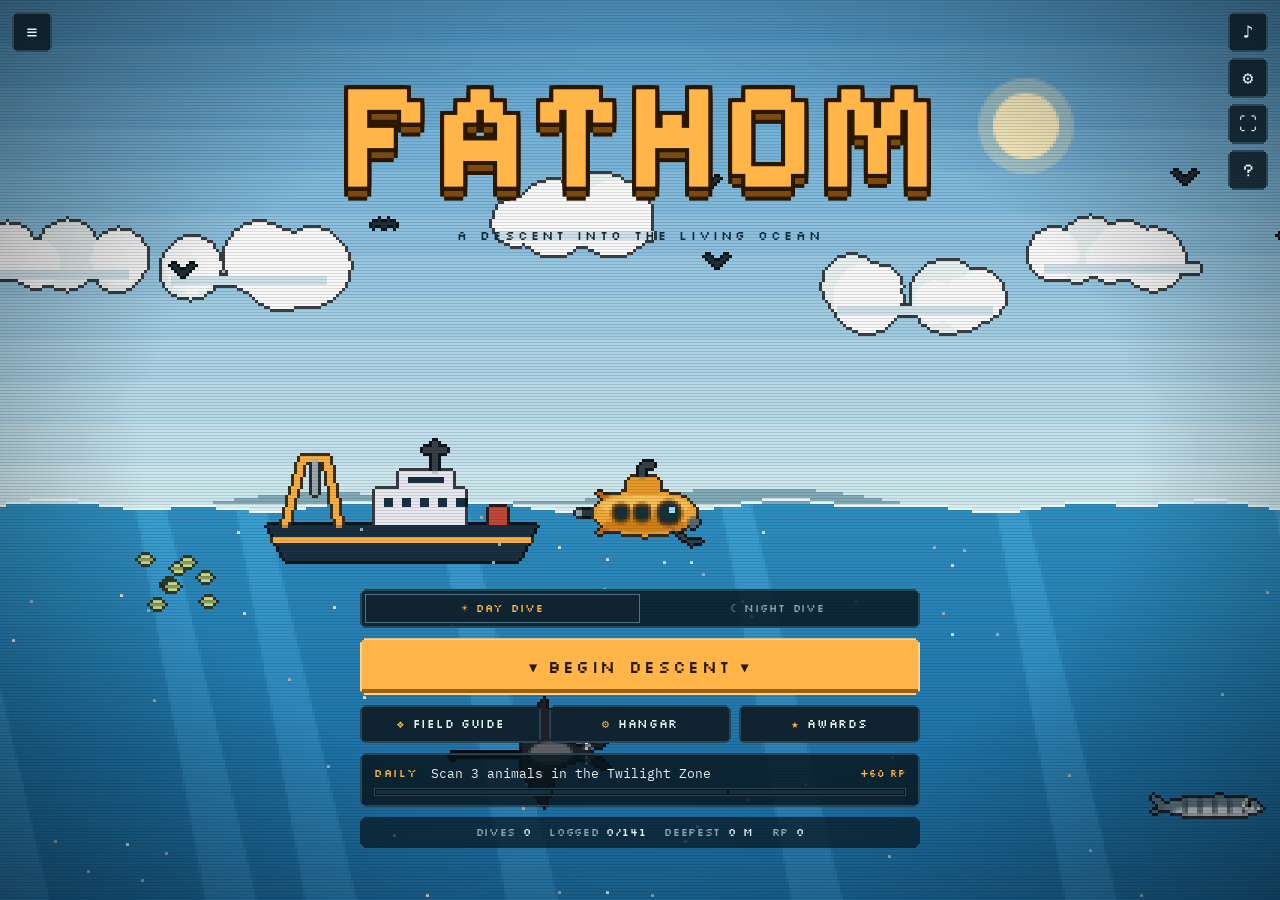
==== index.html @ 165bd82a "Speed up rendering - Draw darkness as a dithered mask canvas instead of reading the   main canvas ba" ====
<!doctype html>
<html lang="en">
<head>
<meta charset="utf-8">
<meta name="viewport" content="width=device-width, initial-scale=1, viewport-fit=cover, user-scalable=no">
<title>Fathom</title>
<meta name="description" content="Pilot a submarine from sunlit water to the bottom of the Mariana Trench and log 141 real ocean species.">
<meta name="theme-color" content="#07131a">
<link rel="preconnect" href="https://fonts.googleapis.com">
<link rel="preconnect" href="https://fonts.gstatic.com" crossorigin>
<link rel="stylesheet" href="https://fonts.googleapis.com/css2?family=Pixelify+Sans:wght@500;700&family=Silkscreen&family=IBM+Plex+Mono:ital,wght@0,400;0,500;0,600;1,400&display=swap">
<link rel="stylesheet" href="css/style.css">
</head>
<body>
<div id="stage">
  <canvas id="view" aria-hidden="true"></canvas>
  <canvas id="fx" aria-hidden="true"></canvas>
  <div id="crt" aria-hidden="true"></div>
  <div id="fps" hidden></div>

  <!-- ================= TITLE SCREEN ================= -->
  <section id="title" class="screen" aria-label="Main menu">
    <header class="title-block">
      <h1 class="logo" aria-label="Fathom"><span>F</span><span>A</span><span>T</span><span>H</span><span>O</span><span>M</span></h1>
      <p class="tagline">A descent into the living ocean</p>
    </header>
    <div class="dock">
      <div class="seg" role="radiogroup" aria-label="Time of day">
        <button class="seg-b" role="radio" aria-checked="true" data-night="0" type="button">☀ Day dive</button>
        <button class="seg-b" role="radio" aria-checked="false" data-night="1" type="button">☾ Night dive</button>
      </div>
      <button class="btn primary big" id="btnDive" type="button"><span class="tri">▼</span> Begin descent <span class="tri">▼</span></button>
      <div class="menu-row">
        <button class="btn" data-open="guide" type="button"><i class="ico">❖</i>Field guide</button>
        <button class="btn" data-open="hangar" type="button"><i class="ico">⚙</i>Hangar</button>
        <button class="btn" data-open="achievements" type="button"><i class="ico">★</i>Awards</button>
      </div>
      <aside class="daily" id="dailyCard" aria-label="Daily expedition"></aside>
      <div class="statline" id="statline"></div>
    </div>
  </section>

  <!-- corner controls -->
  <nav class="corner left" aria-label="Menu">
    <button class="icon-btn" id="btnMenu" type="button" aria-label="Open menu" title="Menu (Esc)">≡</button>
  </nav>
  <nav class="corner right" id="cornerRight" aria-label="Quick settings">
    <button class="icon-btn" id="btnSound" type="button" aria-label="Mute sound" title="Sound (M)">♪</button>
    <button class="icon-btn" data-open="settings" type="button" aria-label="Settings" title="Settings">⚙</button>
    <button class="icon-btn" id="btnFull" type="button" aria-label="Fullscreen" title="Fullscreen">⛶</button>
    <button class="icon-btn" data-open="help" type="button" aria-label="How to play" title="How to play">?</button>
  </nav>

  <!-- ================= HUD ================= -->
  <div id="hud" hidden>
    <div class="hud-depth panel">
      <div class="dval"><span id="hDepth">0</span><small>m</small></div>
      <div class="dzone" id="hZone">Sunlight Zone</div>
      <dl class="readouts">
        <dt>Pressure</dt><dd id="hPress">1.0 atm</dd>
        <dt>Water</dt><dd id="hTemp">24.0 °C</dd>
        <dt>Sunlight</dt><dd id="hSun">100%</dd>
      </dl>
    </div>
    <div class="hud-top-right">
      <div class="pill" id="hLogged">0 / 141</div>
      <button class="icon-btn" id="btnPause" type="button" aria-label="Pause" title="Pause (Esc)">❚❚</button>
    </div>
    <div class="gauge" aria-hidden="true"><div class="gauge-zones" id="gaugeZones"></div><i class="g-hull" id="gHull"></i><i class="g-max" id="gMax"></i><i class="g-now" id="gNow"></i></div>
    <div class="hud-bars panel">
      <div class="bar-row"><span>Battery</span><div class="seg-bar" id="bBattery"></div></div>
      <div class="bar-row"><span>Hull</span><div class="seg-bar" id="bHull"></div></div>
      <div class="bar-row lightrow"><span>Lights</span><b id="hLights">OFF</b><span class="key">L</span></div>
    </div>
    <div class="hud-radar">
      <canvas id="radar" width="110" height="110"></canvas>
      <button class="chip" id="btnPing" type="button">Ping <span class="key">Space</span></button>
    </div>
    <div class="hint" id="hint" hidden></div>
  </div>

  <div class="banner" id="banner" aria-live="polite"><div class="bz" id="bzName"></div><div class="br" id="bzRange"></div><p id="bzText"></p></div>
  <div class="toasts" id="toasts" aria-live="polite"></div>
  <div class="disc panel" id="disc" aria-live="polite">
    <div class="disc-head" id="discHead">New species logged</div>
    <div class="disc-body">
      <canvas id="discArt" width="120" height="90"></canvas>
      <div class="disc-text"><h3 id="discName"></h3><i id="discSci"></i><span class="rar" id="discRar"></span></div>
    </div>
    <p id="discFact"></p>
    <div class="disc-foot" id="discFoot"></div>
  </div>
  <div class="award" id="award" aria-live="polite"></div>

  <!-- touch controls -->
  <div id="touch" hidden>
    <div class="stick" id="stick"><div class="knob" id="knob"></div></div>
    <div class="tbtns"><button id="tBoost" type="button">Boost</button><button id="tLights" type="button">Light</button><button id="tPing" type="button">Ping</button></div>
  </div>

  <!-- ================= MODALS ================= -->
  <div class="modal" id="m-menu" hidden><div class="panel sheet narrow" role="dialog" aria-modal="true" aria-labelledby="mmT">
    <header><div><div class="kicker">Fathom</div><h2 id="mmT">Menu</h2></div><button class="x" data-close type="button" aria-label="Close">✕</button></header>
    <div class="tiles" id="menuTiles">
      <button class="tile hot" id="mResume" type="button"><b>▶</b>Resume dive</button>
      <button class="tile" id="mDive" type="button"><b>▼</b>Begin descent</button>
      <button class="tile" data-open="guide" type="button"><b>❖</b>Field guide</button>
      <button class="tile" data-open="hangar" type="button"><b>⚙</b>Hangar</button>
      <button class="tile" data-open="achievements" type="button"><b>★</b>Awards</button>
      <button class="tile" data-open="settings" type="button"><b>☰</b>Settings</button>
      <button class="tile" data-open="help" type="button"><b>?</b>How to play</button>
      <button class="tile" data-open="about" type="button"><b>i</b>Sources</button>
    </div>
    <button class="btn wide danger" id="mEnd" type="button">Surface and end dive</button>
  </div></div>

  <div class="modal" id="m-guide" hidden><div class="panel sheet wide" role="dialog" aria-modal="true" aria-labelledby="gT">
    <header><div><div class="kicker" id="gKicker">Field guide</div><h2 id="gT">Ocean field guide</h2></div>
      <div class="tabs" role="tablist"><button role="tab" class="tab" aria-selected="true" data-gtab="guide" type="button">Species</button><button role="tab" class="tab" aria-selected="false" data-gtab="register" type="button">World register</button></div>
      <button class="x" data-close type="button" aria-label="Close">✕</button></header>
    <div class="guide" id="guidePane">
      <div class="g-list">
        <div class="filters">
          <input id="gSearch" type="search" placeholder="Search species" autocomplete="off" aria-label="Search species">
          <select id="gStatus" aria-label="Status"><option value="all">All</option><option value="logged">Logged</option><option value="missing">Not found</option></select>
          <select id="gGroup" aria-label="Group"><option value="">All groups</option></select>
        </div>
        <div class="zchips" id="gZones"></div>
        <div class="g-grid" id="gGrid"></div>
      </div>
      <article class="g-detail" id="gDetail"></article>
    </div>
    <div class="register" id="registerPane" hidden>
      <form class="reg-form" id="regForm"><input id="regQ" type="search" placeholder="Any marine species, e.g. 'leopard seal' or 'Octopus'" aria-label="Search the World Register of Marine Species"><button class="btn primary" type="submit">Search</button></form>
      <p class="muted small">Searches the World Register of Marine Species (240,000+ species), then pulls a summary from Wikipedia and sighting records from OBIS. Needs an internet connection.</p>
      <div class="reg-wrap"><div class="reg-results" id="regResults"></div><article class="g-detail" id="regDetail"></article></div>
    </div>
  </div></div>

  <div class="modal" id="m-hangar" hidden><div class="panel sheet" role="dialog" aria-modal="true" aria-labelledby="hT">
    <header><div><div class="kicker">Research vessel</div><h2 id="hT">Hangar</h2></div><div class="rp-pill" id="hangarRP"></div><button class="x" data-close type="button" aria-label="Close">✕</button></header>
    <p class="muted">Earn research points (RP) by logging species, studying them, finding landmarks and answering debrief questions. Spend them here.</p>
    <div class="upgrades" id="upgrades"></div>
  </div></div>

  <div class="modal" id="m-achievements" hidden><div class="panel sheet" role="dialog" aria-modal="true" aria-labelledby="aT">
    <header><div><div class="kicker" id="aKicker"></div><h2 id="aT">Awards</h2></div><button class="x" data-close type="button" aria-label="Close">✕</button></header>
    <div class="achs" id="achs"></div>
  </div></div>

  <div class="modal" id="m-settings" hidden><div class="panel sheet narrow" role="dialog" aria-modal="true" aria-labelledby="sT">
    <header><div><div class="kicker">Fathom</div><h2 id="sT">Settings</h2></div><button class="x" data-close type="button" aria-label="Close">✕</button></header>
    <div class="settings" id="settingsBody"></div>
  </div></div>

  <div class="modal" id="m-help" hidden><div class="panel sheet narrow" role="dialog" aria-modal="true" aria-labelledby="helpT">
    <header><div><div class="kicker">Dive briefing</div><h2 id="helpT">How to play</h2></div><button class="x" data-close type="button" aria-label="Close">✕</button></header>
    <div class="help">
      <ol class="steps">
        <li><b>Dive.</b> Steer the sub down through five real ocean zones. Rise back to the surface to end a dive.</li>
        <li><b>Find life.</b> Animals hide in the dark. Your headlights switch on as sunlight fades. Aim them with the mouse.</li>
        <li><b>Scan.</b> Hold still near a lit animal until the ring fills. Fast movement scares small animals away.</li>
        <li><b>Study.</b> Scan a logged species on 3 different dives to study it for bonus points.</li>
        <li><b>Upgrade.</b> Spend research points in the hangar. A stronger hull unlocks deeper zones.</li>
      </ol>
      <table class="keys">
        <tr><td><kbd>W</kbd><kbd>A</kbd><kbd>S</kbd><kbd>D</kbd> / arrows</td><td>Steer</td></tr>
        <tr><td><kbd>Shift</kbd></td><td>Boost (uses battery)</td></tr>
        <tr><td><kbd>Space</kbd></td><td>Sonar ping</td></tr>
        <tr><td><kbd>L</kbd></td><td>Headlights on or off</td></tr>
        <tr><td>Mouse</td><td>Aim the headlights</td></tr>
        <tr><td><kbd>J</kbd></td><td>Field guide</td></tr>
        <tr><td><kbd>M</kbd></td><td>Mute</td></tr>
        <tr><td><kbd>Esc</kbd></td><td>Pause and menu</td></tr>
        <tr><td>Gamepad</td><td>Stick to steer, A ping, X lights, RT boost</td></tr>
        <tr><td>Touch</td><td>Joystick to steer, buttons for boost, lights and ping</td></tr>
      </table>
    </div>
  </div></div>

  <div class="modal" id="m-about" hidden><div class="panel sheet narrow" role="dialog" aria-modal="true" aria-labelledby="abT">
    <header><div><div class="kicker">Credits</div><h2 id="abT">Sources</h2></div><button class="x" data-close type="button" aria-label="Close">✕</button></header>
    <div class="about">
      <p>Every animal in Fathom is a real species. Names, depths and short facts were written for the game and checked against these sources. Field guide summaries and photos come from Wikipedia.</p>
      <ul class="links">
        <li><a href="https://www.marinespecies.org/" target="_blank" rel="noopener">World Register of Marine Species (WoRMS)</a><span>Accepted names and classification · CC BY 4.0</span></li>
        <li><a href="https://obis.org/" target="_blank" rel="noopener">Ocean Biodiversity Information System (OBIS)</a><span>Sighting records and the depths they were recorded at</span></li>
        <li><a href="https://en.wikipedia.org/" target="_blank" rel="noopener">Wikipedia</a><span>Summaries and photos · CC BY-SA 4.0</span></li>
        <li><a href="https://oceanexplorer.noaa.gov/" target="_blank" rel="noopener">NOAA Ocean Exploration</a><span>Ocean zones, light and pressure</span></li>
        <li><a href="https://www.mbari.org/" target="_blank" rel="noopener">MBARI</a><span>Deep-sea animal research</span></li>
      </ul>
      <p class="muted small">Design notes: <a href="docs/blueprint.html">the original Fathom blueprint</a>. Sound is synthesised in the browser. Progress is saved only on this device.</p>
    </div>
  </div></div>

  <div class="modal" id="m-debrief" hidden><div class="panel sheet" role="dialog" aria-modal="true" aria-labelledby="dT">
    <header><div><div class="kicker" id="dKicker">Dive report</div><h2 id="dT">Back on the surface</h2></div></header>
    <div class="debrief" id="debriefBody"></div>
    <div class="row-btns"><button class="btn primary" id="dAgain" type="button">▼ Dive again</button><button class="btn" data-open="guide" type="button">Field guide</button><button class="btn" data-open="hangar" type="button">Hangar</button><button class="btn" id="dMenu" type="button">Main menu</button></div>
  </div></div>
</div>

<script src="js/data/species.js"></script>
<script src="js/core.js"></script>
<script src="js/audio.js"></script>
<script src="js/sprites.js"></script>
<script src="js/world.js"></script>
<script src="js/game.js"></script>
<script src="js/ui.js"></script>
</body>
</html>
---- css/style.css ----
/* Fathom UI. One dark instrument-panel look over a pixel-art world.
   Panels use stepped "pixel" corners; text sits in crisp DOM over the low-res canvas. */
:root {
  --ink: #e4f0ee; --mute: #8ba6ad; --dim: #5d7680;
  --panel: rgba(8, 20, 28, .94); --panel-2: #0f2430; --well: #06121a; --edge: #2a4655; --edge-hi: #4d7484;
  --amber: #ffb547; --amber-d: #9a5f12; --teal: #5ff0d0; --coral: #ff6b5b; --good: #7ee08a; --sky-ink: #0c2a3a;
  --f-pix: "Pixelify Sans", "Silkscreen", ui-monospace, monospace;
  --f-ui: "Silkscreen", "Pixelify Sans", ui-monospace, monospace;
  --f-body: "IBM Plex Mono", ui-monospace, "Cascadia Mono", Consolas, monospace;
  --notch: polygon(4px 0, calc(100% - 4px) 0, calc(100% - 4px) 2px, calc(100% - 2px) 2px, calc(100% - 2px) 4px, 100% 4px, 100% calc(100% - 4px), calc(100% - 2px) calc(100% - 4px), calc(100% - 2px) calc(100% - 2px), calc(100% - 4px) calc(100% - 2px), calc(100% - 4px) 100%, 4px 100%, 4px calc(100% - 2px), 2px calc(100% - 2px), 2px calc(100% - 4px), 0 calc(100% - 4px), 0 4px, 2px 4px, 2px 2px, 4px 2px);
  --fs: 1;
  color-scheme: dark;
}
:root.large-text { --fs: 1.15; }
* { box-sizing: border-box; }
html, body { height: 100%; margin: 0; background: #07131a; color: var(--ink); overflow: hidden; }
body { font: 400 calc(14px * var(--fs))/1.55 var(--f-body); -webkit-font-smoothing: antialiased; }
button, input, select, textarea { font: inherit; color: inherit; }
button { cursor: pointer; }
a { color: var(--teal); }
[hidden] { display: none !important; }
:focus-visible { outline: 2px solid var(--amber); outline-offset: 2px; }
.muted { color: var(--mute); }
.small { font-size: .85em; }

#stage { position: fixed; inset: 0; overflow: hidden; }
#view { position: absolute; left: 0; top: 0; image-rendering: pixelated; image-rendering: crisp-edges; }
#fx { position: absolute; inset: 0; pointer-events: none; }
#crt { position: absolute; inset: 0; pointer-events: none; background: repeating-linear-gradient(to bottom, rgba(0, 0, 0, .12) 0 1px, transparent 1px 3px); }
#crt::after { content: ""; position: absolute; inset: 0; background: radial-gradient(ellipse at center, transparent 55%, rgba(0, 0, 0, .45)); }
body.no-crt #crt { display: none; }
#fps { position: absolute; left: 50%; top: 4px; transform: translateX(-50%); z-index: 60; font: 400 10px/1 var(--f-ui); color: var(--teal); background: rgba(4, 12, 16, .8); padding: 4px 6px; pointer-events: none; }

/* ---------- panels + buttons ---------- */
.panel { background: var(--panel); border: 2px solid var(--edge); clip-path: var(--notch); box-shadow: inset 0 0 0 1px rgba(255, 255, 255, .03); }
.btn { font: 400 calc(12px * var(--fs))/1 var(--f-ui); letter-spacing: .06em; text-transform: uppercase; padding: 11px 16px; background: var(--panel-2); border: 2px solid var(--edge); color: var(--ink); clip-path: var(--notch); display: inline-flex; align-items: center; justify-content: center; gap: 8px; transition: border-color .12s, background .12s, transform .06s; }
.btn:hover { border-color: var(--edge-hi); background: #143040; }
.btn:active { transform: translateY(1px); }
.btn:disabled { opacity: .45; cursor: not-allowed; }
.btn.primary { background: var(--amber); color: #2a1700; border-color: #ffd28a; box-shadow: inset 0 -4px 0 var(--amber-d); }
.btn.primary:hover { background: #ffc363; }
.btn.danger { border-color: #6a2e2a; color: #ffb0a6; }
.btn.danger:hover { background: #2a1210; border-color: var(--coral); }
.btn.wide { width: 100%; }
.btn .ico { font-style: normal; color: var(--amber); }
.icon-btn { width: 40px; height: 40px; display: grid; place-items: center; font: 400 18px/1 var(--f-pix); background: rgba(8, 20, 28, .82); border: 2px solid var(--edge); color: var(--ink); clip-path: var(--notch); }
.icon-btn:hover { border-color: var(--amber); color: var(--amber); }
.icon-btn[aria-pressed="true"] { color: var(--dim); }
.key { font: 400 10px/1 var(--f-ui); color: var(--dim); border: 1px solid var(--edge); padding: 2px 4px; }
.kicker { font: 400 calc(11px * var(--fs))/1 var(--f-ui); letter-spacing: .14em; text-transform: uppercase; color: var(--amber); }
h2 { font: 700 calc(26px * var(--fs))/1.1 var(--f-pix); margin: 4px 0 0; letter-spacing: .02em; }
h3 { font: 700 calc(18px * var(--fs))/1.2 var(--f-pix); margin: 0; }

/* ---------- title screen ---------- */
.screen { position: absolute; inset: 0; pointer-events: none; }
.screen > * { pointer-events: auto; }
#title { display: grid; grid-template-rows: 1fr auto; justify-items: center; padding: 16px; }
.title-block { align-self: start; margin-top: max(6vh, 48px); text-align: center; pointer-events: none; }
.logo { margin: 0; font: 700 clamp(64px, 13vw, 150px)/.9 var(--f-pix); letter-spacing: .04em; color: var(--amber);
  text-shadow: 4px 0 0 #2a1700, -4px 0 0 #2a1700, 0 4px 0 #2a1700, 0 -4px 0 #2a1700, 4px 4px 0 #2a1700, -4px 4px 0 #2a1700, 4px -4px 0 #2a1700, -4px -4px 0 #2a1700, 0 10px 0 #7a4a10, 4px 10px 0 #2a1700, -4px 10px 0 #2a1700, 0 14px 0 #2a1700; }
.logo span { display: inline-block; animation: bob 3.2s ease-in-out infinite; }
.logo span:nth-child(2) { animation-delay: .15s; } .logo span:nth-child(3) { animation-delay: .3s; } .logo span:nth-child(4) { animation-delay: .45s; } .logo span:nth-child(5) { animation-delay: .6s; } .logo span:nth-child(6) { animation-delay: .75s; }
@keyframes bob { 0%, 100% { transform: translateY(0); } 50% { transform: translateY(-5px); } }
.tagline { margin: 22px 0 0; font: 400 calc(13px * var(--fs))/1.3 var(--f-ui); letter-spacing: .24em; text-transform: uppercase; color: var(--sky-ink); }
body.night .tagline { color: #b9cbe0; }
.dock { width: min(560px, 100%); display: grid; gap: 10px; margin-bottom: max(4vh, 18px); }
.btn.big { font-size: calc(17px * var(--fs)); padding: 18px; letter-spacing: .14em; }
.btn.big .tri { font-size: .8em; animation: pulse 1.6s steps(2) infinite; }
@keyframes pulse { 50% { opacity: .35; } }
.menu-row { display: grid; grid-template-columns: repeat(3, 1fr); gap: 8px; }
.seg { display: grid; grid-template-columns: 1fr 1fr; gap: 0; background: rgba(8, 20, 28, .82); border: 2px solid var(--edge); clip-path: var(--notch); padding: 3px; }
.seg-b { font: 400 calc(11px * var(--fs))/1 var(--f-ui); letter-spacing: .08em; text-transform: uppercase; background: none; border: 0; padding: 9px; color: var(--mute); }
.seg-b[aria-checked="true"] { background: var(--panel-2); color: var(--amber); box-shadow: inset 0 0 0 1px var(--edge-hi); }
.statline { display: flex; flex-wrap: wrap; justify-content: center; gap: 4px 18px; font: 400 calc(11px * var(--fs))/1.4 var(--f-ui); letter-spacing: .06em; text-transform: uppercase; color: var(--mute); background: rgba(8, 20, 28, .7); padding: 8px 10px; clip-path: var(--notch); }
.statline b { color: var(--ink); font-weight: 400; }
.daily { display: grid; grid-template-columns: auto 1fr auto; align-items: center; gap: 4px 12px; padding: 9px 12px; background: rgba(8, 20, 28, .82); border: 2px solid var(--edge); clip-path: var(--notch); }
.daily .kicker { white-space: nowrap; }
.daily p { margin: 0; font-size: calc(12.5px * var(--fs)); min-width: 0; }
.daily .prog { grid-column: 1 / -1; }
.daily .rw { font: 400 calc(10px * var(--fs))/1 var(--f-ui); color: var(--amber); white-space: nowrap; }
.prog { height: 8px; background: var(--well); border: 1px solid var(--edge); display: flex; gap: 2px; padding: 1px; }
.prog i { flex: 1; background: #17303c; }
.prog i.on { background: var(--teal); }
.daily.done { border-color: #2f6a4a; }
.daily.done .kicker { color: var(--good); }

/* ---------- corners ---------- */
.corner { position: absolute; top: 12px; display: flex; gap: 6px; z-index: 30; }
.corner.left { left: 12px; }
.corner.right { right: 12px; flex-direction: column; }
body.playing .corner.right { display: none; }

/* ---------- HUD ---------- */
#hud { position: absolute; inset: 0; pointer-events: none; z-index: 10; }
#hud .panel, #hud button { pointer-events: auto; }
.hud-depth { position: absolute; left: 62px; top: 12px; padding: 10px 14px 10px; min-width: 190px; }
.dval { font: 700 calc(34px * var(--fs))/1 var(--f-pix); font-variant-numeric: tabular-nums; }
.dval small { font-size: .45em; color: var(--mute); margin-left: 4px; }
.dzone { font: 400 calc(11px * var(--fs))/1 var(--f-ui); letter-spacing: .1em; text-transform: uppercase; margin: 6px 0 8px; }
.readouts { display: grid; grid-template-columns: auto 1fr; gap: 2px 14px; margin: 0; font-size: calc(12px * var(--fs)); }
.readouts dt { color: var(--mute); }
.readouts dd { margin: 0; text-align: right; font-variant-numeric: tabular-nums; }
.hud-top-right { position: absolute; right: 12px; top: 12px; display: flex; gap: 6px; align-items: center; }
.pill { font: 400 calc(11px * var(--fs))/1 var(--f-ui); letter-spacing: .06em; padding: 12px 12px; background: rgba(8, 20, 28, .82); border: 2px solid var(--edge); clip-path: var(--notch); }
.gauge { position: absolute; right: 18px; top: 70px; bottom: 170px; width: 14px; }
.gauge-zones { position: absolute; inset: 0; display: flex; flex-direction: column; border: 2px solid var(--edge); background: var(--well); }
.gauge-zones i { display: block; border-bottom: 1px solid rgba(0, 0, 0, .6); opacity: .75; }
.gauge i.g-now { position: absolute; right: 16px; width: 0; height: 0; border: 6px solid transparent; border-left: 8px solid var(--amber); transform: translateY(-6px); }
.gauge i.g-max { position: absolute; left: -4px; right: -4px; height: 2px; background: #fff; opacity: .7; }
.gauge i.g-hull { position: absolute; left: -6px; right: -6px; height: 2px; background: var(--coral); box-shadow: 0 0 0 1px #2a0a08; }
.hud-bars { position: absolute; left: 12px; bottom: 12px; padding: 10px 12px; display: grid; gap: 6px; min-width: 230px; }
.bar-row { display: grid; grid-template-columns: 62px 1fr auto; align-items: center; gap: 8px; font: 400 calc(10px * var(--fs))/1 var(--f-ui); letter-spacing: .08em; text-transform: uppercase; color: var(--mute); }
.bar-row b { font-weight: 400; color: var(--amber); }
.seg-bar { display: flex; gap: 2px; height: 10px; grid-column: span 2; }
.seg-bar i { flex: 1; background: #17303c; }
.seg-bar i.on { background: var(--teal); }
.seg-bar.low i.on { background: var(--amber); }
.seg-bar.crit i.on { background: var(--coral); animation: pulse .6s steps(2) infinite; }
.hud-radar { position: absolute; right: 12px; bottom: 12px; display: grid; justify-items: center; gap: 6px; }
.hud-radar canvas { width: 110px; height: 110px; image-rendering: pixelated; }
.chip { font: 400 calc(11px * var(--fs))/1 var(--f-ui); text-transform: uppercase; letter-spacing: .06em; padding: 8px 10px; background: rgba(8, 20, 28, .85); border: 2px solid #1f5a52; color: var(--teal); clip-path: var(--notch); display: flex; gap: 8px; align-items: center; }
.chip.cool { opacity: .45; }
.hint { position: absolute; left: 50%; bottom: 18px; transform: translateX(-50%); font: 400 calc(11px * var(--fs))/1.6 var(--f-ui); letter-spacing: .06em; text-transform: uppercase; color: var(--ink); background: rgba(8, 20, 28, .8); padding: 8px 14px; clip-path: var(--notch); text-align: center; max-width: calc(100% - 520px); }
body.hud-contrast .panel, body.hud-contrast .pill, body.hud-contrast .hint { background: #000; border-color: #8fb5c2; }

/* banners, toasts, cards */
.banner { position: absolute; left: 50%; top: 14%; transform: translate(-50%, -10px); width: min(520px, calc(100% - 32px)); text-align: center; pointer-events: none; opacity: 0; transition: opacity .5s, transform .5s; z-index: 15; padding: 14px; }
.banner.show { opacity: 1; transform: translate(-50%, 0); }
.banner .bz { font: 700 calc(36px * var(--fs))/1 var(--f-pix); text-shadow: 3px 3px 0 #000; }
.banner .br { font: 400 calc(11px * var(--fs))/1 var(--f-ui); letter-spacing: .16em; text-transform: uppercase; color: var(--mute); margin: 10px 0; text-shadow: 2px 2px 0 #000; }
.banner p { margin: 0 auto; max-width: 44ch; font-size: calc(14px * var(--fs)); text-shadow: 1px 1px 0 #000, 0 0 8px #000; }
.toasts { position: absolute; left: 50%; bottom: 84px; transform: translateX(-50%); display: grid; gap: 6px; justify-items: center; pointer-events: none; z-index: 16; width: min(560px, calc(100% - 32px)); }
.toast { font: 400 calc(13px * var(--fs))/1.4 var(--f-body); background: rgba(8, 20, 28, .9); border: 2px solid var(--edge); padding: 8px 12px; clip-path: var(--notch); text-align: center; animation: tin .3s ease-out; }
.toast.milestone { border-color: #3c5e8a; color: #cfe0ff; }
.toast.warn { border-color: var(--amber-d); color: var(--amber); }
.toast.danger { border-color: #7a2a24; color: #ffb0a6; background: rgba(40, 8, 6, .9); }
.toast.good { border-color: #2f6a4a; color: #b8f5c8; }
.toast.out { opacity: 0; transition: opacity .5s; }
@keyframes tin { from { transform: translateY(8px); opacity: 0; } }
.disc { position: absolute; right: 12px; bottom: 168px; width: 300px; padding: 0 0 12px; z-index: 17; transform: translateX(30px); opacity: 0; pointer-events: none; transition: transform .35s, opacity .35s; }
.disc.show { transform: none; opacity: 1; }
.disc-head { font: 400 calc(11px * var(--fs))/1 var(--f-ui); letter-spacing: .12em; text-transform: uppercase; padding: 9px 12px; background: var(--rc, var(--teal)); color: #061015; }
.disc-body { display: grid; grid-template-columns: 120px 1fr; gap: 10px; padding: 10px 12px 0; align-items: center; }
.disc-body canvas { width: 120px; height: 90px; background: var(--well); image-rendering: pixelated; }
.disc-text { display: grid; gap: 4px; min-width: 0; }
.disc-text i { color: var(--mute); font-size: .85em; }
.disc p { margin: 8px 12px 0; font-size: calc(13px * var(--fs)); }
.disc-foot { margin: 8px 12px 0; font: 400 calc(10px * var(--fs))/1 var(--f-ui); letter-spacing: .08em; text-transform: uppercase; color: var(--amber); }
.rar { justify-self: start; font: 400 calc(10px * var(--fs))/1 var(--f-ui); letter-spacing: .08em; text-transform: uppercase; padding: 4px 6px; border: 1px solid currentColor; }
.award { position: absolute; left: 50%; top: 12px; transform: translate(-50%, -80px); z-index: 40; display: flex; gap: 10px; align-items: center; padding: 10px 16px; background: var(--panel); border: 2px solid var(--amber); clip-path: var(--notch); transition: transform .4s; }
.award.show { transform: translate(-50%, 0); }
.award .ai { width: 36px; height: 36px; display: grid; place-items: center; background: var(--amber); color: #2a1700; font: 700 16px/1 var(--f-pix); clip-path: var(--notch); }
.award small { display: block; font: 400 10px/1 var(--f-ui); letter-spacing: .12em; text-transform: uppercase; color: var(--amber); margin-bottom: 4px; }

/* touch */
#touch { position: absolute; inset: 0; pointer-events: none; z-index: 12; }
.stick { position: absolute; left: 28px; bottom: 120px; width: 120px; height: 120px; border-radius: 50%; border: 2px solid rgba(255, 255, 255, .25); background: rgba(8, 20, 28, .35); pointer-events: auto; touch-action: none; }
.knob { position: absolute; left: 50%; top: 50%; width: 48px; height: 48px; margin: -24px; border-radius: 50%; background: rgba(255, 181, 71, .8); }
.tbtns { position: absolute; right: 140px; bottom: 20px; display: flex; gap: 8px; pointer-events: auto; }
.tbtns button { font: 400 11px/1 var(--f-ui); text-transform: uppercase; width: 64px; height: 64px; border-radius: 50%; border: 2px solid var(--edge-hi); background: rgba(8, 20, 28, .7); touch-action: none; }
.tbtns button.on { border-color: var(--amber); color: var(--amber); }

/* touch layout: joystick bottom-left, action buttons stacked bottom-right, radar above them */
body.touch .stick { left: 18px; bottom: 26px; }
body.touch .tbtns { right: 14px; bottom: 26px; flex-direction: column; }
body.touch .tbtns button { width: 58px; height: 58px; }
body.touch .hud-radar { display: none; }
body.touch #btnPing { display: none; }
body.touch .hint { top: 168px; bottom: auto; max-width: calc(100% - 32px); }
body.touch .toasts { bottom: 200px; }
body.touch .disc { bottom: auto; top: 120px; }

/* ---------- modals ---------- */
.modal { position: absolute; inset: 0; z-index: 50; display: grid; place-items: center; padding: 16px; background: rgba(2, 8, 12, .72); }
.sheet { width: min(760px, 100%); max-height: calc(100% - 8px); display: flex; flex-direction: column; gap: 14px; padding: 18px 20px 20px; overflow: hidden; }
.sheet.narrow { width: min(520px, 100%); }
.sheet.wide { width: min(1180px, 100%); height: min(820px, 100%); }
.sheet > header { display: flex; align-items: flex-start; gap: 14px; }
.sheet > header > div:first-child { flex: 1; min-width: 0; }
.sheet > :not(header) { overflow: auto; min-height: 0; }
.sheet > p, .sheet > .btn, .sheet > .row-btns { flex: none; overflow: visible; }
.x { width: 36px; height: 36px; flex: none; background: var(--panel-2); border: 2px solid var(--edge); clip-path: var(--notch); font: 400 14px/1 var(--f-ui); }
.x:hover { border-color: var(--coral); color: var(--coral); }
.tiles { display: grid; grid-template-columns: repeat(2, 1fr); gap: 8px; }
.tile { display: grid; gap: 8px; justify-items: center; padding: 16px 8px; background: var(--panel-2); border: 2px solid var(--edge); clip-path: var(--notch); font: 400 calc(11px * var(--fs))/1 var(--f-ui); letter-spacing: .08em; text-transform: uppercase; color: var(--mute); }
.tile b { font: 700 20px/1 var(--f-pix); color: var(--ink); }
.tile:hover { border-color: var(--edge-hi); color: var(--ink); }
.tile.hot { border-color: var(--amber); color: var(--amber); }
.tabs { display: flex; gap: 4px; align-self: center; }
.tab { font: 400 calc(11px * var(--fs))/1 var(--f-ui); letter-spacing: .08em; text-transform: uppercase; padding: 9px 12px; background: none; border: 2px solid var(--edge); color: var(--mute); clip-path: var(--notch); }
.tab[aria-selected="true"] { color: var(--amber); border-color: var(--amber); }
.rp-pill { font: 400 calc(12px * var(--fs))/1 var(--f-ui); color: var(--amber); padding: 10px 12px; border: 2px solid var(--amber-d); clip-path: var(--notch); align-self: center; }

/* field guide */
.guide { display: grid; grid-template-columns: minmax(0, 1fr) minmax(0, 420px); gap: 16px; flex: 1; min-height: 0; overflow: hidden !important; }
.g-list { display: flex; flex-direction: column; gap: 10px; min-height: 0; }
.filters { display: grid; grid-template-columns: 1fr auto auto; gap: 6px; }
input[type="search"], select, textarea { background: var(--well); border: 2px solid var(--edge); padding: 9px 10px; min-width: 0; }
input[type="search"]:focus, select:focus, textarea:focus { border-color: var(--edge-hi); outline: none; }
.zchips { display: flex; flex-wrap: wrap; gap: 6px; }
.zchip { font: 400 calc(10px * var(--fs))/1 var(--f-ui); letter-spacing: .06em; text-transform: uppercase; padding: 7px 9px; background: var(--well); border: 2px solid var(--edge); color: var(--mute); display: flex; gap: 6px; align-items: center; }
.zchip::before { content: ""; width: 8px; height: 8px; background: var(--zc); }
.zchip[aria-pressed="true"] { color: var(--ink); border-color: var(--zc); }
.g-grid { flex: 1; overflow: auto; display: grid; grid-template-columns: repeat(auto-fill, minmax(118px, 1fr)); gap: 6px; align-content: start; padding-right: 4px; }
.card { display: grid; gap: 5px; padding: 6px; background: var(--well); border: 2px solid transparent; text-align: left; position: relative; }
.card:hover { border-color: var(--edge); }
.card[aria-pressed="true"] { border-color: var(--amber); }
.card canvas { width: 100%; height: 64px; image-rendering: pixelated; background: #0a1c25; }
.card .n { font-size: calc(11.5px * var(--fs)); line-height: 1.25; min-height: 2.5em; }
.card .d { display: flex; justify-content: space-between; font: 400 calc(9px * var(--fs))/1 var(--f-ui); color: var(--dim); text-transform: uppercase; }
.card .d i { width: 8px; height: 8px; background: var(--zc); display: inline-block; }
.card.missing .n { color: var(--dim); }
.card .studied { position: absolute; right: 8px; top: 8px; font: 400 9px/1 var(--f-ui); color: var(--amber); }
.g-detail { overflow: auto; background: var(--well); border: 2px solid var(--edge); padding: 16px; display: flex; flex-direction: column; gap: 12px; min-height: 0; }
.g-detail .art { height: 150px; background: radial-gradient(ellipse at center, #133040, #081820); display: grid; place-items: center; }
.g-detail .art canvas { width: 100%; height: 150px; image-rendering: pixelated; }
.g-detail h3 { font-size: calc(22px * var(--fs)); }
.g-detail .sci { color: var(--mute); font-style: italic; }
.facts { display: grid; grid-template-columns: 1fr 1fr; gap: 8px 12px; margin: 0; }
.facts div { display: grid; gap: 2px; }
.facts dt { font: 400 calc(9px * var(--fs))/1 var(--f-ui); letter-spacing: .1em; text-transform: uppercase; color: var(--dim); }
.facts dd { margin: 0; font-size: calc(13px * var(--fs)); }
.hook { font-size: calc(15px * var(--fs)); border-left: 3px solid var(--amber); padding-left: 10px; margin: 0; }
.wiki { display: grid; gap: 8px; font-size: calc(13px * var(--fs)); color: #c9dbdc; }
.wiki img { width: 100%; max-height: 220px; object-fit: cover; border: 2px solid var(--edge); }
.wiki .src { font: 400 calc(9px * var(--fs))/1.4 var(--f-ui); letter-spacing: .06em; text-transform: uppercase; color: var(--dim); }
.chart { display: grid; gap: 6px; }
.chart canvas { width: 100%; height: 120px; }
.lbl { font: 400 calc(10px * var(--fs))/1 var(--f-ui); letter-spacing: .1em; text-transform: uppercase; color: var(--mute); }
.links-row { display: flex; flex-wrap: wrap; gap: 6px; }
.links-row a { font: 400 calc(10px * var(--fs))/1 var(--f-ui); text-transform: uppercase; letter-spacing: .06em; text-decoration: none; padding: 7px 9px; border: 2px solid var(--edge); color: var(--teal); }
.links-row a:hover { border-color: var(--teal); }
.locked { padding: 12px; border: 2px dashed var(--edge); color: var(--mute); font-size: calc(13px * var(--fs)); }
.reg-form { display: grid; grid-template-columns: 1fr auto; gap: 6px; }
.register { display: flex; flex-direction: column; gap: 10px; flex: 1; min-height: 0; overflow: hidden !important; }
.reg-wrap { display: grid; grid-template-columns: minmax(0, 1fr) minmax(0, 420px); gap: 16px; flex: 1; min-height: 0; }
.reg-results { overflow: auto; display: grid; gap: 4px; align-content: start; }
.reg-item { text-align: left; padding: 10px 12px; background: var(--well); border: 2px solid transparent; display: grid; gap: 2px; }
.reg-item:hover, .reg-item[aria-pressed="true"] { border-color: var(--edge-hi); }
.reg-item i { color: var(--mute); }
.reg-item small { font: 400 9px/1 var(--f-ui); text-transform: uppercase; letter-spacing: .06em; color: var(--dim); }

/* hangar */
.upgrades { display: grid; gap: 8px; }
.up { display: grid; grid-template-columns: 1fr auto; gap: 6px 16px; padding: 12px 14px; background: var(--well); border: 2px solid var(--edge); align-items: center; }
.up h3 { font-size: calc(16px * var(--fs)); }
.up p { margin: 0; color: var(--mute); font-size: calc(12.5px * var(--fs)); grid-column: 1; }
.pips { display: flex; gap: 3px; }
.pips i { width: 18px; height: 8px; background: #17303c; }
.pips i.on { background: var(--amber); }
.up .val { font: 400 calc(11px * var(--fs))/1.3 var(--f-ui); color: var(--ink); letter-spacing: .04em; }
.up .val span { color: var(--teal); }
.up .btn { grid-row: 1 / span 3; grid-column: 2; }

/* achievements */
.achs { display: grid; grid-template-columns: repeat(auto-fill, minmax(220px, 1fr)); gap: 8px; }
.ach { display: grid; grid-template-columns: 40px 1fr; gap: 10px; padding: 10px; background: var(--well); border: 2px solid var(--edge); align-items: center; }
.ach .ai { width: 40px; height: 40px; display: grid; place-items: center; background: #17303c; color: var(--dim); font: 700 15px/1 var(--f-pix); clip-path: var(--notch); }
.ach.got { border-color: var(--amber-d); }
.ach.got .ai { background: var(--amber); color: #2a1700; }
.ach b { font: 700 calc(14px * var(--fs))/1.2 var(--f-pix); display: block; }
.ach span { font-size: calc(12px * var(--fs)); color: var(--mute); }
.ach .prog { margin-top: 6px; height: 6px; }

/* settings */
.settings { display: grid; gap: 4px; }
.settings h4 { margin: 14px 0 4px; font: 400 calc(10px * var(--fs))/1 var(--f-ui); letter-spacing: .14em; text-transform: uppercase; color: var(--amber); }
.settings h4:first-child { margin-top: 0; }
.srow { display: grid; grid-template-columns: 1fr auto; gap: 4px 14px; align-items: center; padding: 10px 0; border-bottom: 1px solid #13283280; }
.srow b { font: 400 calc(12px * var(--fs))/1.2 var(--f-ui); letter-spacing: .04em; text-transform: uppercase; font-weight: 400; }
.srow p { margin: 2px 0 0; color: var(--mute); font-size: calc(12px * var(--fs)); }
.switch { width: 64px; height: 28px; padding: 3px; background: var(--well); border: 2px solid var(--edge); display: flex; }
.switch span { width: 50%; display: grid; place-items: center; font: 400 9px/1 var(--f-ui); background: #4a6270; color: #0a1820; }
.switch[aria-checked="true"] { justify-content: flex-end; border-color: var(--teal); }
.switch[aria-checked="true"] span { background: var(--teal); }
input[type="range"] { width: 150px; accent-color: var(--amber); }
.choice { display: flex; gap: 2px; }
.choice button { font: 400 10px/1 var(--f-ui); padding: 7px 8px; background: var(--well); border: 2px solid var(--edge); color: var(--mute); }
.choice button[aria-pressed="true"] { color: var(--amber); border-color: var(--amber); }
.data-box { display: grid; gap: 6px; }
.data-box textarea { width: 100%; height: 90px; font-size: 11px; resize: vertical; }

/* help + about */
.help, .about { display: grid; gap: 14px; }
.steps { margin: 0; padding-left: 20px; display: grid; gap: 8px; }
.steps b { font-family: var(--f-pix); color: var(--amber); }
.keys { border-collapse: collapse; width: 100%; font-size: calc(13px * var(--fs)); }
.keys td { padding: 7px 4px; border-bottom: 1px solid #13283280; vertical-align: top; }
.keys td:first-child { white-space: nowrap; color: var(--mute); }
kbd { font: 400 10px/1 var(--f-ui); border: 2px solid var(--edge); padding: 3px 5px; margin-right: 3px; display: inline-block; color: var(--ink); }
.about p { margin: 0; }
.about .links { list-style: none; margin: 0; padding: 0; display: grid; gap: 6px; }
.about .links li { display: grid; gap: 2px; padding: 10px; background: var(--well); border: 2px solid var(--edge); }
.about .links span { color: var(--mute); font-size: .9em; }

/* debrief */
.debrief { display: grid; gap: 16px; align-content: start; grid-auto-rows: max-content; }
.settings, .help, .about, .upgrades { align-content: start; grid-auto-rows: max-content; }
.dstats { display: grid; grid-template-columns: repeat(5, 1fr); gap: 6px; }
.dstat { background: var(--well); border: 2px solid var(--edge); padding: 10px; display: grid; gap: 4px; }
.dstat b { font: 700 calc(20px * var(--fs))/1 var(--f-pix); font-variant-numeric: tabular-nums; }
.dstat span { font: 400 calc(9px * var(--fs))/1.3 var(--f-ui); letter-spacing: .08em; text-transform: uppercase; color: var(--mute); }
.newrow { display: flex; gap: 6px; overflow-x: auto; padding-bottom: 4px; }
.newrow figure { margin: 0; flex: none; width: 96px; display: grid; gap: 4px; }
.newrow canvas { width: 96px; height: 64px; background: var(--well); image-rendering: pixelated; border: 2px solid var(--edge); }
.newrow figcaption { font-size: 11px; line-height: 1.2; }
.quiz { background: var(--well); border: 2px solid var(--edge); padding: 14px; display: grid; gap: 10px; }
.quiz .q { font-size: calc(15px * var(--fs)); }
.qopts { display: grid; grid-template-columns: repeat(3, 1fr); gap: 6px; }
.qopt { display: grid; gap: 6px; justify-items: center; padding: 8px; background: var(--panel-2); border: 2px solid var(--edge); font-size: 12px; }
.qopt canvas { width: 100%; height: 56px; image-rendering: pixelated; }
.qopt img { width: 100%; height: 90px; object-fit: cover; }
.qopt.right { border-color: var(--good); color: var(--good); }
.qopt.wrong { border-color: var(--coral); color: var(--coral); }
.quiz .photo { width: 100%; max-height: 200px; object-fit: cover; border: 2px solid var(--edge); }
.qfb { margin: 0; font-size: 13px; color: var(--mute); }
.row-btns { display: flex; flex-wrap: wrap; gap: 8px; overflow: visible !important; }
.row-btns .btn.primary { flex: 1 1 180px; }

/* ---------- responsive ---------- */
@media (max-width: 900px) {
  .guide, .reg-wrap { grid-template-columns: 1fr; }
  .g-detail { position: absolute; inset: 70px 12px 12px; z-index: 3; }
  .g-detail.empty { display: none; }
  .hint { max-width: calc(100% - 32px); bottom: 150px; }
  .disc { right: 12px; bottom: auto; top: 130px; width: min(300px, calc(100% - 24px)); }
  .dstats { grid-template-columns: repeat(3, 1fr); }
}
@media (max-width: 600px) {
  .hud-depth { left: 60px; min-width: 0; padding: 8px 10px; }
  .readouts { display: none; }
  .gauge { display: none; }
  .hud-bars { min-width: 0; width: 170px; bottom: auto; top: 110px; left: 12px; }
  .hud-radar { bottom: 100px; }
  .hud-radar canvas { width: 80px; height: 80px; }
  .menu-row .btn { flex-direction: column; gap: 5px; padding: 10px 4px; font-size: 10px; letter-spacing: .02em; }
  .btn.big { padding: 14px; font-size: 14px; letter-spacing: .1em; }
  .tagline { font-size: 10px; letter-spacing: .14em; margin-top: 16px; }
  .daily { grid-template-columns: 1fr auto; }
  .daily .kicker { grid-row: 1; grid-column: 1; }
  .daily .rw { grid-row: 1; grid-column: 2; }
  .daily p { grid-row: 2; grid-column: 1 / -1; }
  .statline { font-size: 9.5px; gap: 2px 10px; }
  .dock { gap: 8px; }
  .qopts { grid-template-columns: 1fr; }
  .tabs { display: none; }
  .banner .bz { font-size: 26px; }
  .corner.right { flex-direction: row; }
}
@media (prefers-reduced-motion: reduce) { .logo span, .btn.big .tri { animation: none; } }
body.reduced-motion .logo span, body.reduced-motion .btn.big .tri { animation: none; }
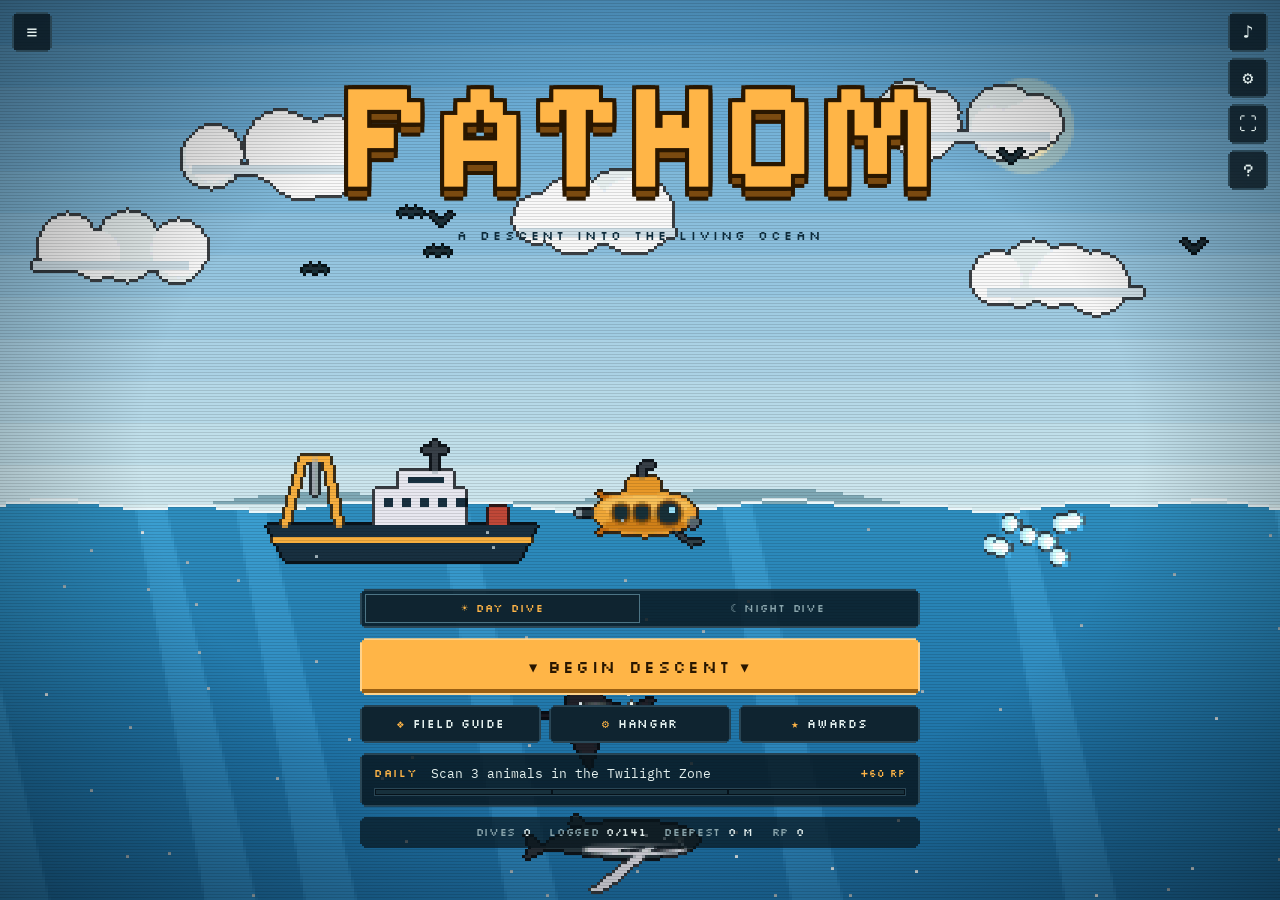
==== commit f50c6581: "Add page title, description and link previews for deepseadive.vercel.app - Search-friendly title and" ====
--- a/index.html
+++ b/index.html
@@ -3,9 +3,47 @@
 <head>
 <meta charset="utf-8">
 <meta name="viewport" content="width=device-width, initial-scale=1, viewport-fit=cover, user-scalable=no">
-<title>Fathom</title>
-<meta name="description" content="Pilot a submarine from sunlit water to the bottom of the Mariana Trench and log 141 real ocean species.">
+<title>Deep Sea Dive: Explore Real Ocean Animals | Fathom</title>
+<meta name="description" content="Pilot a submarine to the bottom of the Mariana Trench and discover 141 real deep sea creatures. A free ocean game for curious minds, no walls of text.">
+<meta name="keywords" content="deep sea creatures, ocean animals, ocean zones, marine biology game, sea life, Mariana Trench, bioluminescence, educational game">
+<link rel="canonical" href="https://deepseadive.vercel.app/">
 <meta name="theme-color" content="#07131a">
+<link rel="icon" href="favicon.svg" type="image/svg+xml">
+
+<!-- Link previews (WhatsApp, Instagram, Discord, X, LinkedIn…) -->
+<meta property="og:type" content="website">
+<meta property="og:site_name" content="Fathom">
+<meta property="og:url" content="https://deepseadive.vercel.app/">
+<meta property="og:title" content="Deep Sea Dive: Explore Real Ocean Animals">
+<meta property="og:description" content="Dive a submarine to the deepest point on Earth and discover 141 real sea creatures, from sea turtles to glowing anglerfish. Free in your browser.">
+<meta property="og:image" content="https://deepseadive.vercel.app/og-image.png">
+<meta property="og:image:width" content="1200">
+<meta property="og:image:height" content="630">
+<meta property="og:image:alt" content="Fathom: a pixel-art research ship and yellow submarine on the ocean surface, ready to dive">
+<meta name="twitter:card" content="summary_large_image">
+<meta name="twitter:title" content="Deep Sea Dive: Explore Real Ocean Animals">
+<meta name="twitter:description" content="Dive a submarine to the deepest point on Earth and discover 141 real sea creatures. Free in your browser.">
+<meta name="twitter:image" content="https://deepseadive.vercel.app/og-image.png">
+
+<script type="application/ld+json">
+{
+  "@context": "https://schema.org",
+  "@type": "VideoGame",
+  "name": "Fathom",
+  "alternateName": "Deep Sea Dive",
+  "url": "https://deepseadive.vercel.app/",
+  "image": "https://deepseadive.vercel.app/og-image.png",
+  "description": "A free 2D browser game where you pilot a submarine from the ocean surface to the bottom of the Mariana Trench and discover 141 real marine species.",
+  "genre": ["Educational", "Exploration"],
+  "gamePlatform": "Web browser",
+  "applicationCategory": "Game",
+  "operatingSystem": "Any",
+  "inLanguage": "en",
+  "isAccessibleForFree": true,
+  "offers": { "@type": "Offer", "price": "0", "priceCurrency": "USD" },
+  "audience": { "@type": "EducationalAudience", "educationalRole": "student" }
+}
+</script>
 <link rel="preconnect" href="https://fonts.googleapis.com">
 <link rel="preconnect" href="https://fonts.gstatic.com" crossorigin>
 <link rel="stylesheet" href="https://fonts.googleapis.com/css2?family=Pixelify+Sans:wght@500;700&family=Silkscreen&family=IBM+Plex+Mono:ital,wght@0,400;0,500;0,600;1,400&display=swap">
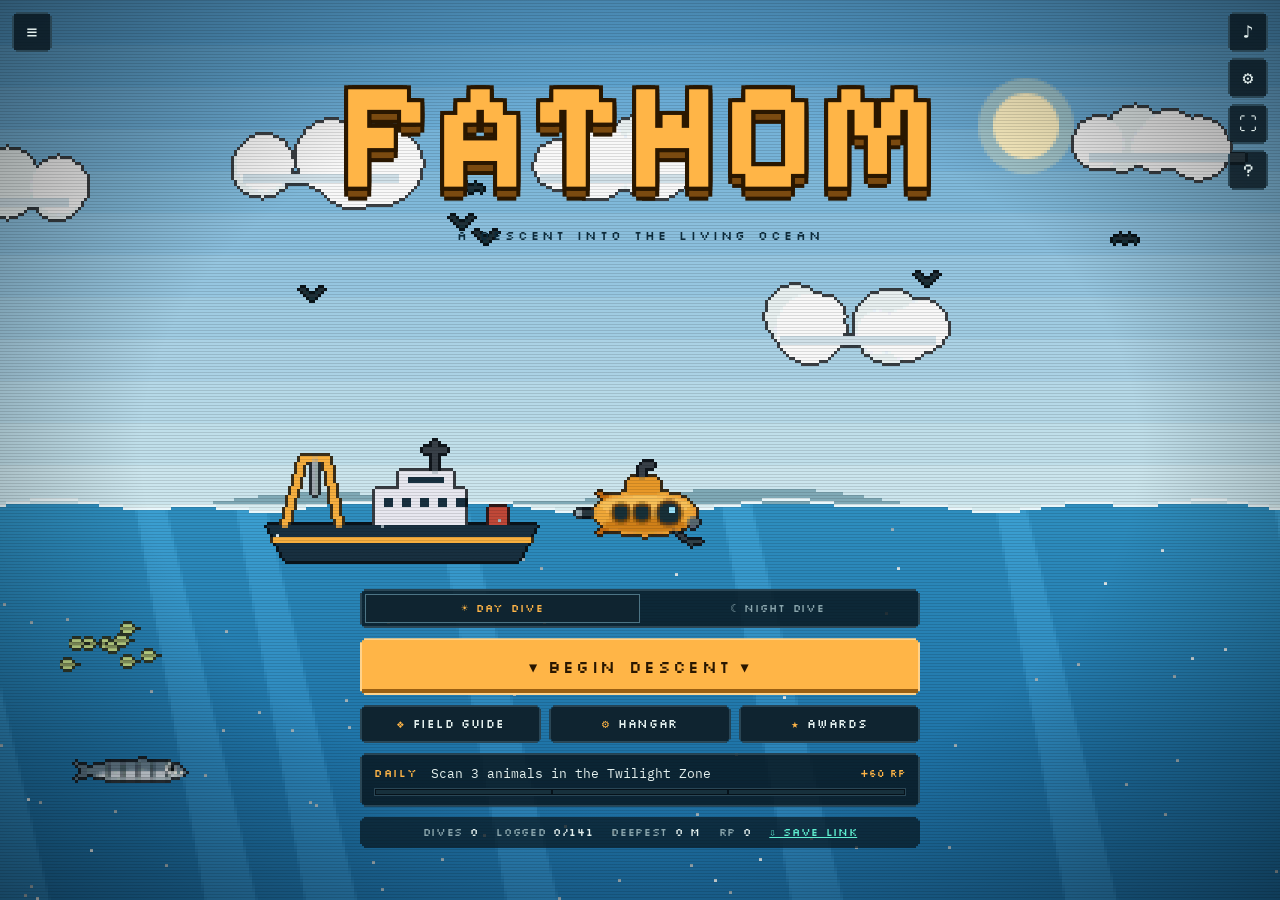
==== commit 7bb95965: "Keep player progress safe without accounts - Fix dive count, deepest depth and play time being lost " ====
--- a/index.html
+++ b/index.html
@@ -148,6 +148,7 @@
       <button class="tile" data-open="settings" type="button"><b>☰</b>Settings</button>
       <button class="tile" data-open="help" type="button"><b>?</b>How to play</button>
       <button class="tile" data-open="about" type="button"><b>i</b>Sources</button>
+      <button class="tile span2" data-open="save" type="button"><b>⇩</b>Save link &amp; backup</button>
     </div>
     <button class="btn wide danger" id="mEnd" type="button">Surface and end dive</button>
   </div></div>
@@ -231,6 +232,17 @@
     </div>
   </div></div>
 
+  <div class="modal" id="m-save" hidden><div class="panel sheet narrow" role="dialog" aria-modal="true" aria-labelledby="svT">
+    <header><div><div class="kicker">No account needed</div><h2 id="svT">Save your progress</h2></div><button class="x" data-close type="button" aria-label="Close">✕</button></header>
+    <div class="save" id="saveBody"></div>
+  </div></div>
+
+  <div class="modal" id="m-restore" hidden><div class="panel sheet narrow" role="dialog" aria-modal="true" aria-labelledby="rsT">
+    <header><div><div class="kicker">Save found</div><h2 id="rsT">Restore progress?</h2></div><button class="x" data-close type="button" aria-label="Close">✕</button></header>
+    <div class="save" id="restoreBody"></div>
+    <div class="row-btns"><button class="btn primary" id="restoreYes" type="button">Restore</button><button class="btn" id="restoreNo" type="button">Not now</button></div>
+  </div></div>
+
   <div class="modal" id="m-debrief" hidden><div class="panel sheet" role="dialog" aria-modal="true" aria-labelledby="dT">
     <header><div><div class="kicker" id="dKicker">Dive report</div><h2 id="dT">Back on the surface</h2></div></header>
     <div class="debrief" id="debriefBody"></div>
--- a/css/style.css
+++ b/css/style.css
@@ -280,6 +280,21 @@
 .data-box { display: grid; gap: 6px; }
 .data-box textarea { width: 100%; height: 90px; font-size: 11px; resize: vertical; }
 
+/* save */
+.save { display: grid; gap: 14px; align-content: start; grid-auto-rows: max-content; }
+.save p { margin: 0; }
+.save-sum { padding: 10px 12px; background: var(--well); border: 2px solid var(--edge); font-size: calc(13px * var(--fs)); }
+.save-sum b { color: var(--amber); font-weight: 500; }
+.save-row { display: grid; gap: 6px; }
+.copy { display: grid; grid-template-columns: minmax(0, 1fr) auto; gap: 6px; }
+.copy input { background: var(--well); border: 2px solid var(--edge); padding: 9px 10px; min-width: 0; font-size: calc(12px * var(--fs)); }
+.copy input:focus { border-color: var(--edge-hi); outline: none; }
+label.btn { cursor: pointer; }
+.savelink { font: inherit; text-transform: inherit; letter-spacing: inherit; background: none; border: 0; padding: 0; color: var(--teal); text-decoration: underline; }
+.tile.span2 { grid-column: 1 / -1; color: var(--teal); }
+.nudge { display: flex; flex-wrap: wrap; gap: 10px 14px; align-items: center; justify-content: space-between; padding: 12px 14px; border: 2px solid #1f5a52; background: rgba(95, 240, 208, .06); }
+.nudge > div { flex: 1 1 240px; }
+
 /* help + about */
 .help, .about { display: grid; gap: 14px; }
 .steps { margin: 0; padding-left: 20px; display: grid; gap: 8px; }
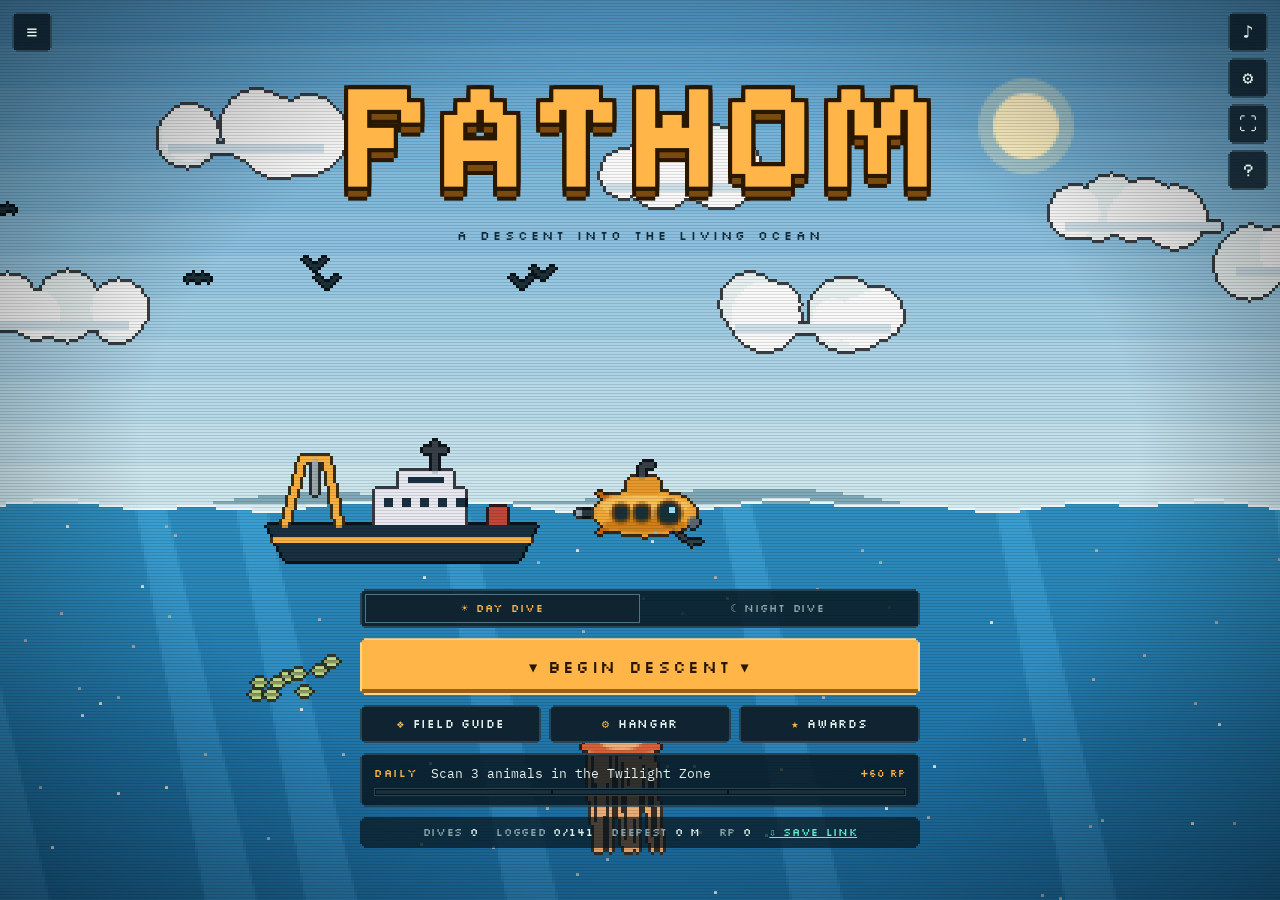
==== commit b244d891: "Add End dive button; turn the sub with A/D only - HUD End dive button (tap twice) finishes the dive " ====
--- a/index.html
+++ b/index.html
@@ -102,6 +102,7 @@
     </div>
     <div class="hud-top-right">
       <div class="pill" id="hLogged">0 / 141</div>
+      <button class="chip end-dive" id="btnEndDive" type="button" title="End the dive now and see your dive report">▲ End dive</button>
       <button class="icon-btn" id="btnPause" type="button" aria-label="Pause" title="Pause (Esc)">❚❚</button>
     </div>
     <div class="gauge" aria-hidden="true"><div class="gauge-zones" id="gaugeZones"></div><i class="g-hull" id="gHull"></i><i class="g-max" id="gMax"></i><i class="g-now" id="gNow"></i></div>
@@ -196,7 +197,7 @@
     <header><div><div class="kicker">Dive briefing</div><h2 id="helpT">How to play</h2></div><button class="x" data-close type="button" aria-label="Close">✕</button></header>
     <div class="help">
       <ol class="steps">
-        <li><b>Dive.</b> Steer the sub down through five real ocean zones. Rise back to the surface to end a dive.</li>
+        <li><b>Dive.</b> Steer the sub down through five real ocean zones. Rise back to the surface or press <b>End dive</b> to finish.</li>
         <li><b>Find life.</b> Animals hide in the dark. Your headlights switch on as sunlight fades. Aim them with the mouse.</li>
         <li><b>Scan.</b> Hold still near a lit animal until the ring fills. Fast movement scares small animals away.</li>
         <li><b>Study.</b> Scan a logged species on 3 different dives to study it for bonus points.</li>
@@ -207,7 +208,9 @@
         <tr><td><kbd>Shift</kbd></td><td>Boost (uses battery)</td></tr>
         <tr><td><kbd>Space</kbd></td><td>Sonar ping</td></tr>
         <tr><td><kbd>L</kbd></td><td>Headlights on or off</td></tr>
-        <tr><td>Mouse</td><td>Aim the headlights</td></tr>
+        <tr><td><kbd>A</kbd> / <kbd>D</kbd></td><td>Turn the sub left or right</td></tr>
+        <tr><td>Mouse</td><td>Aim the headlights in front of the sub</td></tr>
+        <tr><td>End dive</td><td>Finish the dive from any depth (tap twice)</td></tr>
         <tr><td><kbd>J</kbd></td><td>Field guide</td></tr>
         <tr><td><kbd>M</kbd></td><td>Mute</td></tr>
         <tr><td><kbd>Esc</kbd></td><td>Pause and menu</td></tr>
--- a/css/style.css
+++ b/css/style.css
@@ -101,6 +101,9 @@
 .readouts dt { color: var(--mute); }
 .readouts dd { margin: 0; text-align: right; font-variant-numeric: tabular-nums; }
 .hud-top-right { position: absolute; right: 12px; top: 12px; display: flex; gap: 6px; align-items: center; }
+.chip.end-dive { height: 40px; padding: 0 12px; color: var(--amber); border-color: var(--amber-d); }
+.chip.end-dive:hover { border-color: var(--amber); }
+.chip.end-dive.confirm { background: var(--amber); color: #2a1700; border-color: #ffd28a; }
 .pill { font: 400 calc(11px * var(--fs))/1 var(--f-ui); letter-spacing: .06em; padding: 12px 12px; background: rgba(8, 20, 28, .82); border: 2px solid var(--edge); clip-path: var(--notch); }
 .gauge { position: absolute; right: 18px; top: 70px; bottom: 170px; width: 14px; }
 .gauge-zones { position: absolute; inset: 0; display: flex; flex-direction: column; border: 2px solid var(--edge); background: var(--well); }
@@ -343,6 +346,8 @@
 }
 @media (max-width: 600px) {
   .hud-depth { left: 60px; min-width: 0; padding: 8px 10px; }
+  #hLogged { display: none; }
+  .chip.end-dive { padding: 0 10px; }
   .readouts { display: none; }
   .gauge { display: none; }
   .hud-bars { min-width: 0; width: 170px; bottom: auto; top: 110px; left: 12px; }
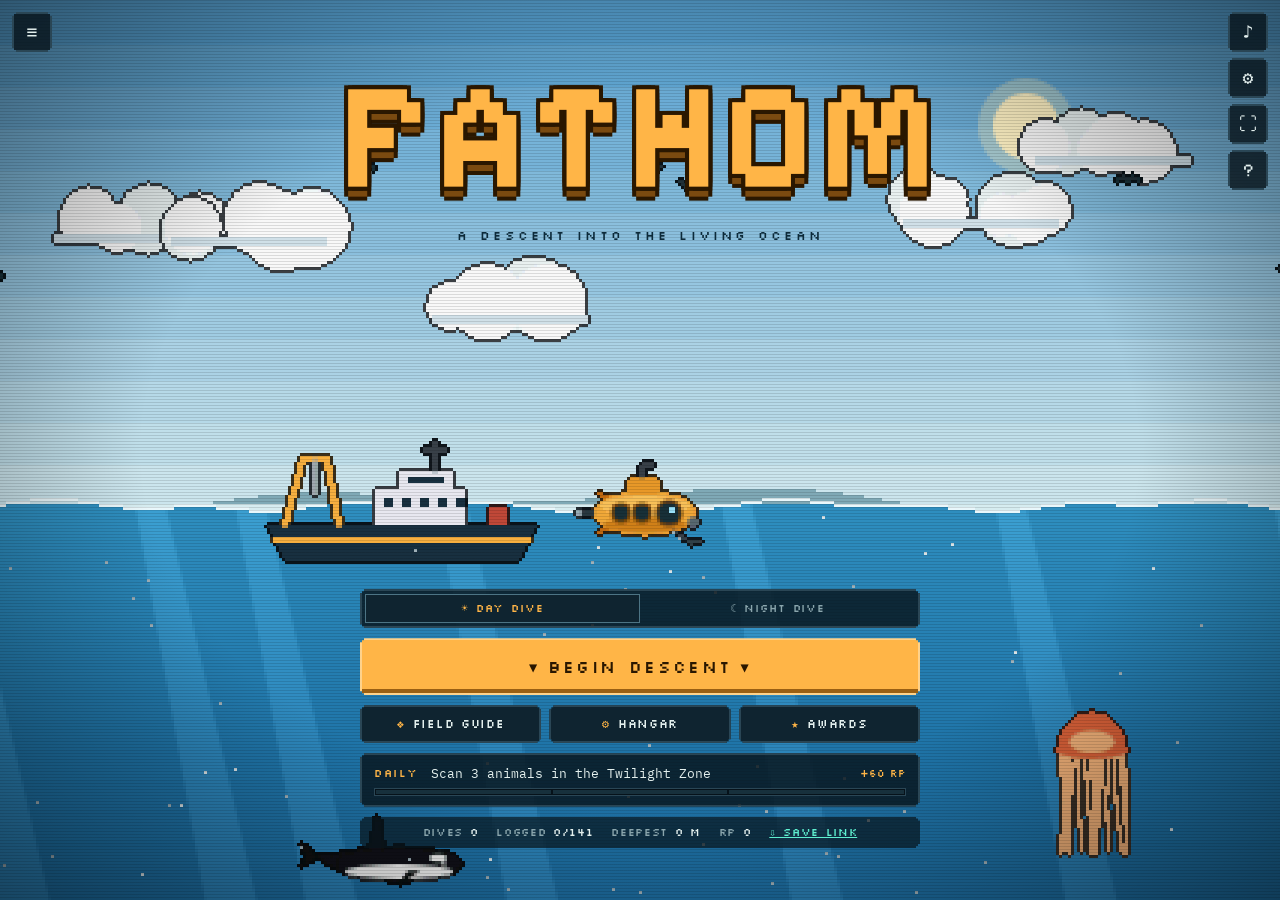
==== commit 3be93c86: "Confirm ending a dive with a popup instead of a double tap Co-Authored-By: Claude Opus 5.5 <noreply@" ====
--- a/index.html
+++ b/index.html
@@ -210,7 +210,7 @@
         <tr><td><kbd>L</kbd></td><td>Headlights on or off</td></tr>
         <tr><td><kbd>A</kbd> / <kbd>D</kbd></td><td>Turn the sub left or right</td></tr>
         <tr><td>Mouse</td><td>Aim the headlights in front of the sub</td></tr>
-        <tr><td>End dive</td><td>Finish the dive from any depth (tap twice)</td></tr>
+        <tr><td>End dive</td><td>Finish the dive from any depth</td></tr>
         <tr><td><kbd>J</kbd></td><td>Field guide</td></tr>
         <tr><td><kbd>M</kbd></td><td>Mute</td></tr>
         <tr><td><kbd>Esc</kbd></td><td>Pause and menu</td></tr>
@@ -246,6 +246,12 @@
     <div class="row-btns"><button class="btn primary" id="restoreYes" type="button">Restore</button><button class="btn" id="restoreNo" type="button">Not now</button></div>
   </div></div>
 
+  <div class="modal" id="m-enddive" hidden><div class="panel sheet narrow" role="dialog" aria-modal="true" aria-labelledby="edT">
+    <header><div><div class="kicker">Dive paused</div><h2 id="edT">End this dive?</h2></div><button class="x" data-close type="button" aria-label="Close">✕</button></header>
+    <p id="endDiveText"></p>
+    <div class="row-btns"><button class="btn primary" id="endYes" type="button">▲ End dive</button><button class="btn" id="endNo" type="button">Keep diving</button></div>
+  </div></div>
+
   <div class="modal" id="m-debrief" hidden><div class="panel sheet" role="dialog" aria-modal="true" aria-labelledby="dT">
     <header><div><div class="kicker" id="dKicker">Dive report</div><h2 id="dT">Back on the surface</h2></div></header>
     <div class="debrief" id="debriefBody"></div>
--- a/css/style.css
+++ b/css/style.css
@@ -103,7 +103,6 @@
 .hud-top-right { position: absolute; right: 12px; top: 12px; display: flex; gap: 6px; align-items: center; }
 .chip.end-dive { height: 40px; padding: 0 12px; color: var(--amber); border-color: var(--amber-d); }
 .chip.end-dive:hover { border-color: var(--amber); }
-.chip.end-dive.confirm { background: var(--amber); color: #2a1700; border-color: #ffd28a; }
 .pill { font: 400 calc(11px * var(--fs))/1 var(--f-ui); letter-spacing: .06em; padding: 12px 12px; background: rgba(8, 20, 28, .82); border: 2px solid var(--edge); clip-path: var(--notch); }
 .gauge { position: absolute; right: 18px; top: 70px; bottom: 170px; width: 14px; }
 .gauge-zones { position: absolute; inset: 0; display: flex; flex-direction: column; border: 2px solid var(--edge); background: var(--well); }
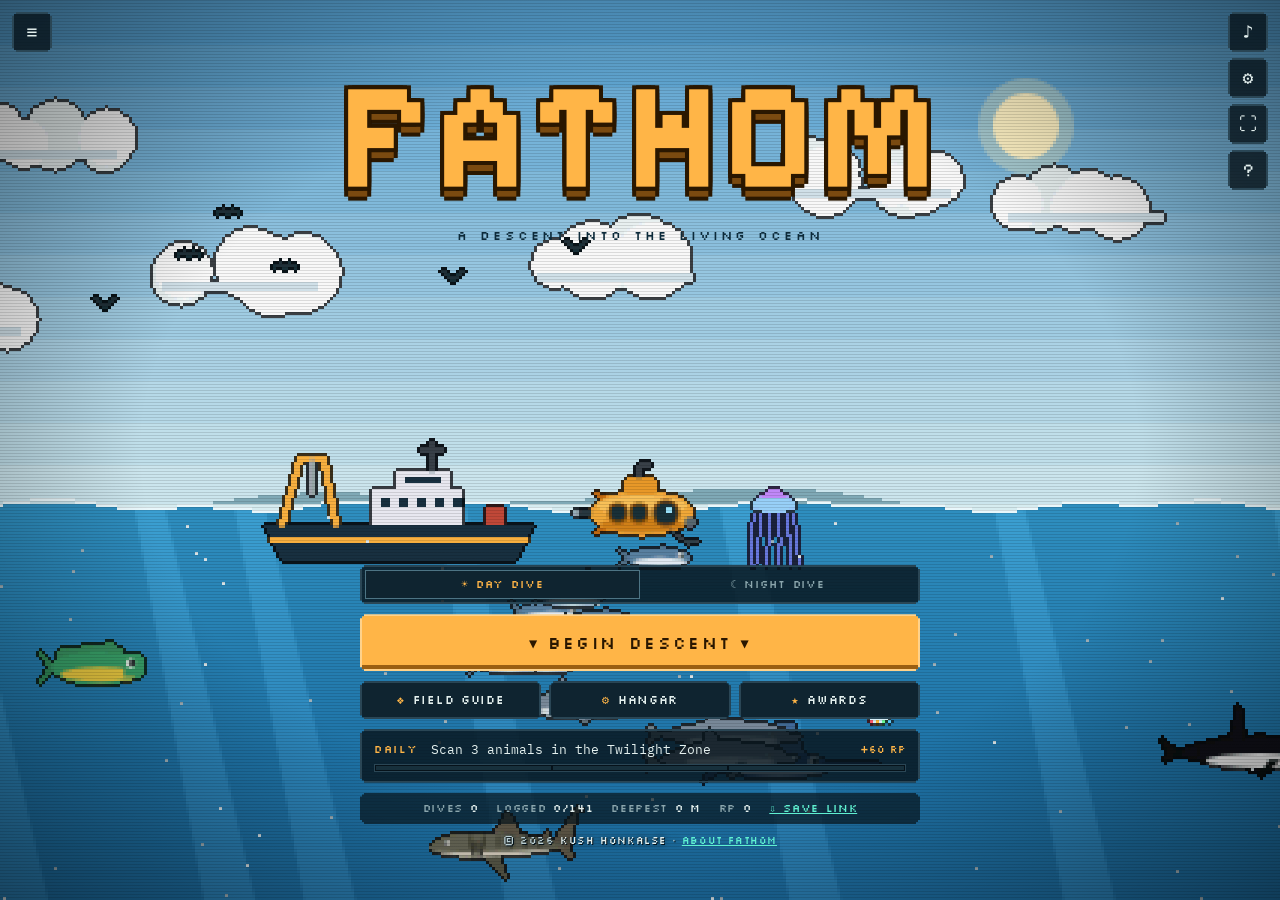
==== commit 0eba959f: "Add copyright credit and an About Fathom page - Credit line on the title screen and in Sources - Abo" ====
--- a/index.html
+++ b/index.html
@@ -5,6 +5,7 @@
 <meta name="viewport" content="width=device-width, initial-scale=1, viewport-fit=cover, user-scalable=no">
 <title>Deep Sea Dive: Explore Real Ocean Animals | Fathom</title>
 <meta name="description" content="Pilot a submarine to the bottom of the Mariana Trench and discover 141 real deep sea creatures. A free ocean game for curious minds, no walls of text.">
+<meta name="author" content="Kush Honkalse">
 <meta name="keywords" content="deep sea creatures, ocean animals, ocean zones, marine biology game, sea life, Mariana Trench, bioluminescence, educational game">
 <link rel="canonical" href="https://deepseadive.vercel.app/">
 <meta name="theme-color" content="#07131a">
@@ -75,6 +76,7 @@
       </div>
       <aside class="daily" id="dailyCard" aria-label="Daily expedition"></aside>
       <div class="statline" id="statline"></div>
+      <p class="credit">© 2026 <a href="https://github.com/ShadowMonarch9099" target="_blank" rel="noopener">Kush Honkalse</a> · <button class="savelink" data-open="aboutgame" type="button">About Fathom</button></p>
     </div>
   </section>
 
@@ -147,6 +149,7 @@
       <button class="tile" data-open="hangar" type="button"><b>⚙</b>Hangar</button>
       <button class="tile" data-open="achievements" type="button"><b>★</b>Awards</button>
       <button class="tile" data-open="settings" type="button"><b>☰</b>Settings</button>
+      <button class="tile" data-open="aboutgame" type="button"><b>◎</b>About Fathom</button>
       <button class="tile" data-open="help" type="button"><b>?</b>How to play</button>
       <button class="tile" data-open="about" type="button"><b>i</b>Sources</button>
       <button class="tile span2" data-open="save" type="button"><b>⇩</b>Save link &amp; backup</button>
@@ -220,6 +223,38 @@
     </div>
   </div></div>
 
+  <div class="modal" id="m-aboutgame" hidden><div class="panel sheet" role="dialog" aria-modal="true" aria-labelledby="agT">
+    <header><div><div class="kicker">About this page</div><h2 id="agT">Why I built Fathom</h2></div><button class="x" data-close type="button" aria-label="Close">✕</button></header>
+    <div class="aboutgame">
+      <section>
+        <h3>The problem</h3>
+        <p>Imagine a student, or anyone, who gets curious about life in the ocean. They search for it and the first result is an encyclopedia page: thousands of words, technical terms and tables. They skim a paragraph or two, close the tab, and the curiosity is gone.</p>
+        <p>The ocean is the largest living space on Earth, and most of it is dark, cold and still being explored. It deserves better than a wall of text.</p>
+      </section>
+      <section>
+        <h3>The solution</h3>
+        <p>Fathom turns learning about the ocean into a dive. You pilot a small submarine from the sunlit surface to the bottom of the Mariana Trench, 10,935 m down. The deeper you go, the darker it gets, and you meet real animals where they actually live. Each discovery gives you one short fact, at the moment you see the animal it describes.</p>
+        <p>Depth is the progress bar. The darkness is the lesson about light. You learn the structure of the ocean by moving through it.</p>
+      </section>
+      <section>
+        <h3>What you can do</h3>
+        <div class="feat-grid">
+          <div><h4>Explore</h4><ul><li>Five real ocean zones, from Sunlight to Hadal</li><li>A full cross-section: beach, seagrass, coral reef, kelp forest, continental slope, whale fall, shipwreck, abyssal plain, hydrothermal vents and the Challenger Deep</li><li>Live depth, pressure, temperature and sunlight readouts</li><li>Day and night dives; some animals rise to the surface only after dark</li></ul></div>
+          <div><h4>Discover</h4><ul><li>141 real species, each with a hand-written fact</li><li>Headlights you aim yourself as sunlight fades, and animals that make their own light</li><li>Scan animals by holding still near them; fast movement scares small ones away</li><li>Sonar pings and a radar to find hidden life and landmarks</li></ul></div>
+          <div><h4>Learn</h4><ul><li>A field guide with pixel art, depth range, size and diet</li><li>Wikipedia summaries and photos for logged species</li><li>Charts of the depths where scientists have recorded each animal</li><li>A World Register search of 240,000+ marine species</li><li>A short quiz after every dive to check what stuck</li></ul></div>
+          <div><h4>Progress</h4><ul><li>Research points to upgrade the hull, battery, lights, sonar, thrusters and scanner</li><li>A stronger hull unlocks deeper zones</li><li>26 awards, depth milestones and a daily expedition</li><li>Study species by scanning them on three dives</li></ul></div>
+          <div><h4>Play your way</h4><ul><li>Keyboard, mouse, gamepad and touch controls</li><li>Explorer mode with no depth or battery limits, for classrooms</li><li>Volume, pixel size, scanlines, reduced motion, larger text and high contrast</li><li>Music and sound made live in the browser</li></ul></div>
+          <div><h4>Keep your progress</h4><ul><li>Saves automatically, with no account and no sign-up</li><li>A save link or code to continue on any device</li><li>A downloadable save file as a backup</li></ul></div>
+        </div>
+      </section>
+      <section>
+        <h3>Where the facts come from</h3>
+        <p>Every animal is a real species. Names and classification come from the World Register of Marine Species (WoRMS), sighting records from the Ocean Biodiversity Information System (OBIS), and summaries and photos from Wikipedia. The whole game runs in your browser with plain HTML, CSS and JavaScript.</p>
+      </section>
+      <p class="credit-line">© 2026 Kush Honkalse. All rights reserved. · <a href="https://github.com/ShadowMonarch9099" target="_blank" rel="noopener">GitHub</a> · <button class="savelink" data-open="about" type="button">Sources &amp; credits</button></p>
+    </div>
+  </div></div>
+
   <div class="modal" id="m-about" hidden><div class="panel sheet narrow" role="dialog" aria-modal="true" aria-labelledby="abT">
     <header><div><div class="kicker">Credits</div><h2 id="abT">Sources</h2></div><button class="x" data-close type="button" aria-label="Close">✕</button></header>
     <div class="about">
@@ -231,7 +266,8 @@
         <li><a href="https://oceanexplorer.noaa.gov/" target="_blank" rel="noopener">NOAA Ocean Exploration</a><span>Ocean zones, light and pressure</span></li>
         <li><a href="https://www.mbari.org/" target="_blank" rel="noopener">MBARI</a><span>Deep-sea animal research</span></li>
       </ul>
-      <p class="muted small">Design notes: <a href="docs/blueprint.html">the original Fathom blueprint</a>. Sound is synthesised in the browser. Progress is saved only on this device.</p>
+      <p class="muted small">Design notes: <a href="docs/blueprint.html">the original Fathom blueprint</a>. Sound is synthesised in the browser. Progress is saved in this browser; use a save link to move it to another device.</p>
+      <p class="credit-line">© 2026 Kush Honkalse · <a href="https://github.com/ShadowMonarch9099/Fathom" target="_blank" rel="noopener">Source on GitHub</a></p>
     </div>
   </div></div>
 
--- a/css/style.css
+++ b/css/style.css
@@ -297,6 +297,20 @@
 .nudge { display: flex; flex-wrap: wrap; gap: 10px 14px; align-items: center; justify-content: space-between; padding: 12px 14px; border: 2px solid #1f5a52; background: rgba(95, 240, 208, .06); }
 .nudge > div { flex: 1 1 240px; }
 
+/* credit + about Fathom */
+.credit { margin: 0; text-align: center; font: 400 calc(10px * var(--fs))/1.4 var(--f-ui); letter-spacing: .06em; color: #b9cdd2; text-shadow: 1px 1px 0 #04121a, 0 0 6px #04121a; }
+.credit a { color: var(--ink); text-decoration: none; }
+.credit a:hover { color: var(--amber); }
+.credit-line { margin: 0; font-size: calc(12px * var(--fs)); color: var(--mute); }
+.aboutgame { display: grid; gap: 20px; align-content: start; grid-auto-rows: max-content; }
+.aboutgame section { display: grid; gap: 8px; }
+.aboutgame section p { margin: 0; max-width: 68ch; color: #c9dbdc; }
+.aboutgame h3 { color: var(--amber); }
+.feat-grid { display: grid; grid-template-columns: repeat(auto-fit, minmax(220px, 1fr)); gap: 10px; }
+.feat-grid > div { background: var(--well); border: 2px solid var(--edge); padding: 12px 14px; }
+.feat-grid h4 { margin: 0 0 6px; font: 400 calc(11px * var(--fs))/1 var(--f-ui); letter-spacing: .1em; text-transform: uppercase; color: var(--teal); }
+.feat-grid ul { margin: 0; padding-left: 16px; display: grid; gap: 4px; font-size: calc(12.5px * var(--fs)); color: #c9dbdc; }
+
 /* help + about */
 .help, .about { display: grid; gap: 14px; }
 .steps { margin: 0; padding-left: 20px; display: grid; gap: 8px; }
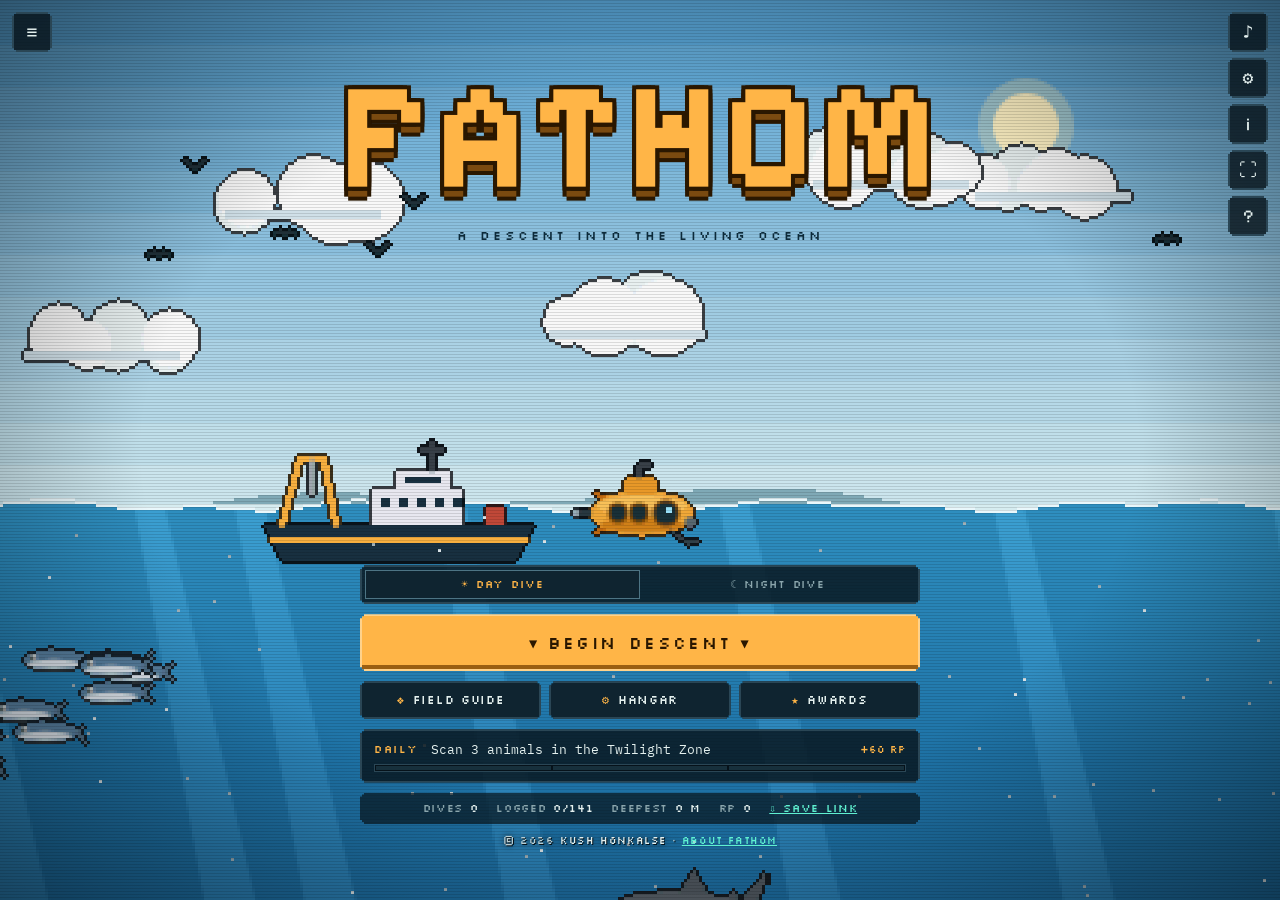
==== commit 1c7890fb: "Add About button to the right-hand icon column below Settings Co-Authored-By: Claude Opus 5.5 <norep" ====
--- a/index.html
+++ b/index.html
@@ -87,6 +87,7 @@
   <nav class="corner right" id="cornerRight" aria-label="Quick settings">
     <button class="icon-btn" id="btnSound" type="button" aria-label="Mute sound" title="Sound (M)">♪</button>
     <button class="icon-btn" data-open="settings" type="button" aria-label="Settings" title="Settings">⚙</button>
+    <button class="icon-btn" data-open="aboutgame" type="button" aria-label="About Fathom" title="About Fathom">i</button>
     <button class="icon-btn" id="btnFull" type="button" aria-label="Fullscreen" title="Fullscreen">⛶</button>
     <button class="icon-btn" data-open="help" type="button" aria-label="How to play" title="How to play">?</button>
   </nav>
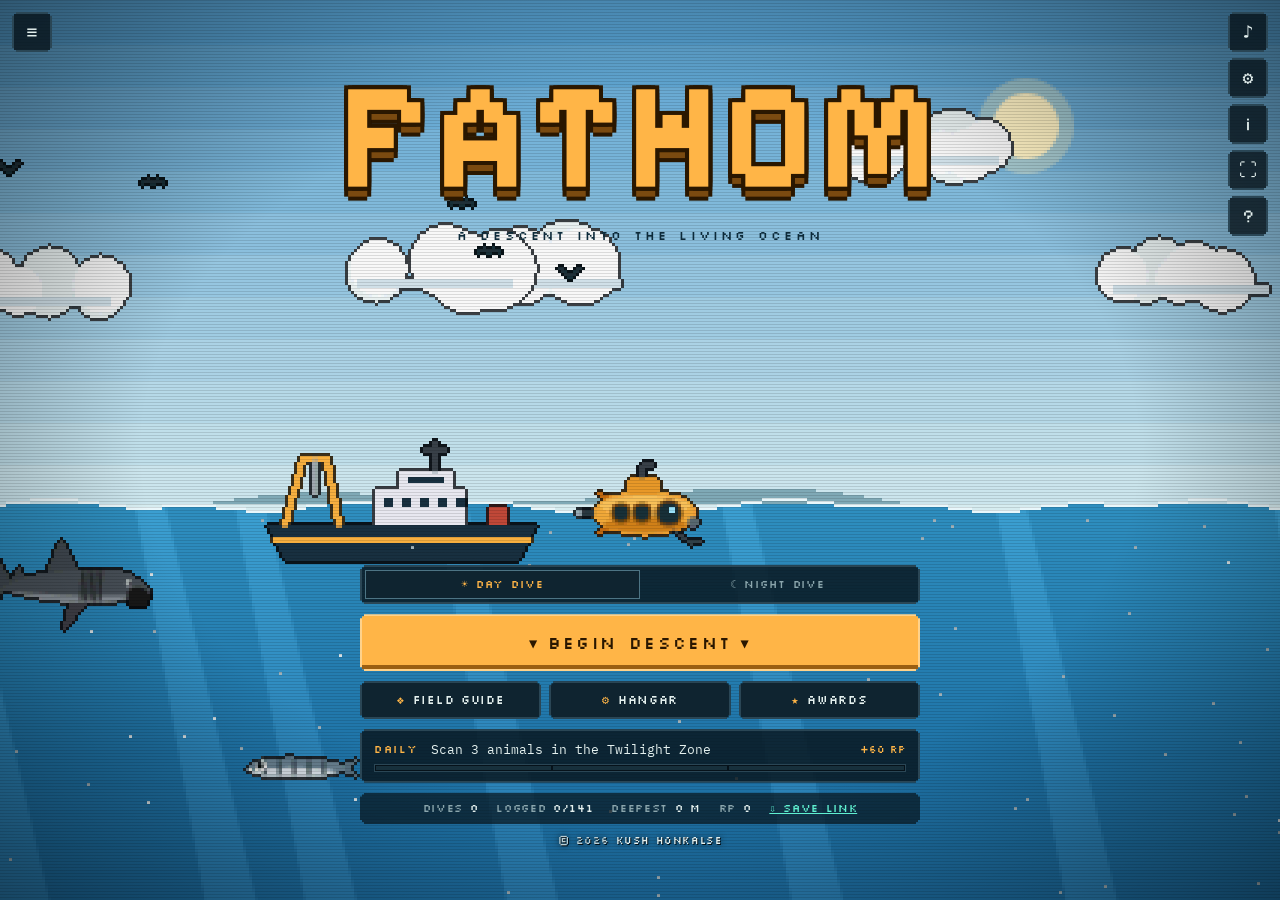
==== commit fbdc1c37: "Remove About Fathom link from the title screen credit Co-Authored-By: Claude Opus 5.5 <noreply@anthr" ====
--- a/index.html
+++ b/index.html
@@ -76,7 +76,7 @@
       </div>
       <aside class="daily" id="dailyCard" aria-label="Daily expedition"></aside>
       <div class="statline" id="statline"></div>
-      <p class="credit">© 2026 <a href="https://github.com/ShadowMonarch9099" target="_blank" rel="noopener">Kush Honkalse</a> · <button class="savelink" data-open="aboutgame" type="button">About Fathom</button></p>
+      <p class="credit">© 2026 <a href="https://github.com/ShadowMonarch9099" target="_blank" rel="noopener">Kush Honkalse</a></p>
     </div>
   </section>
 
